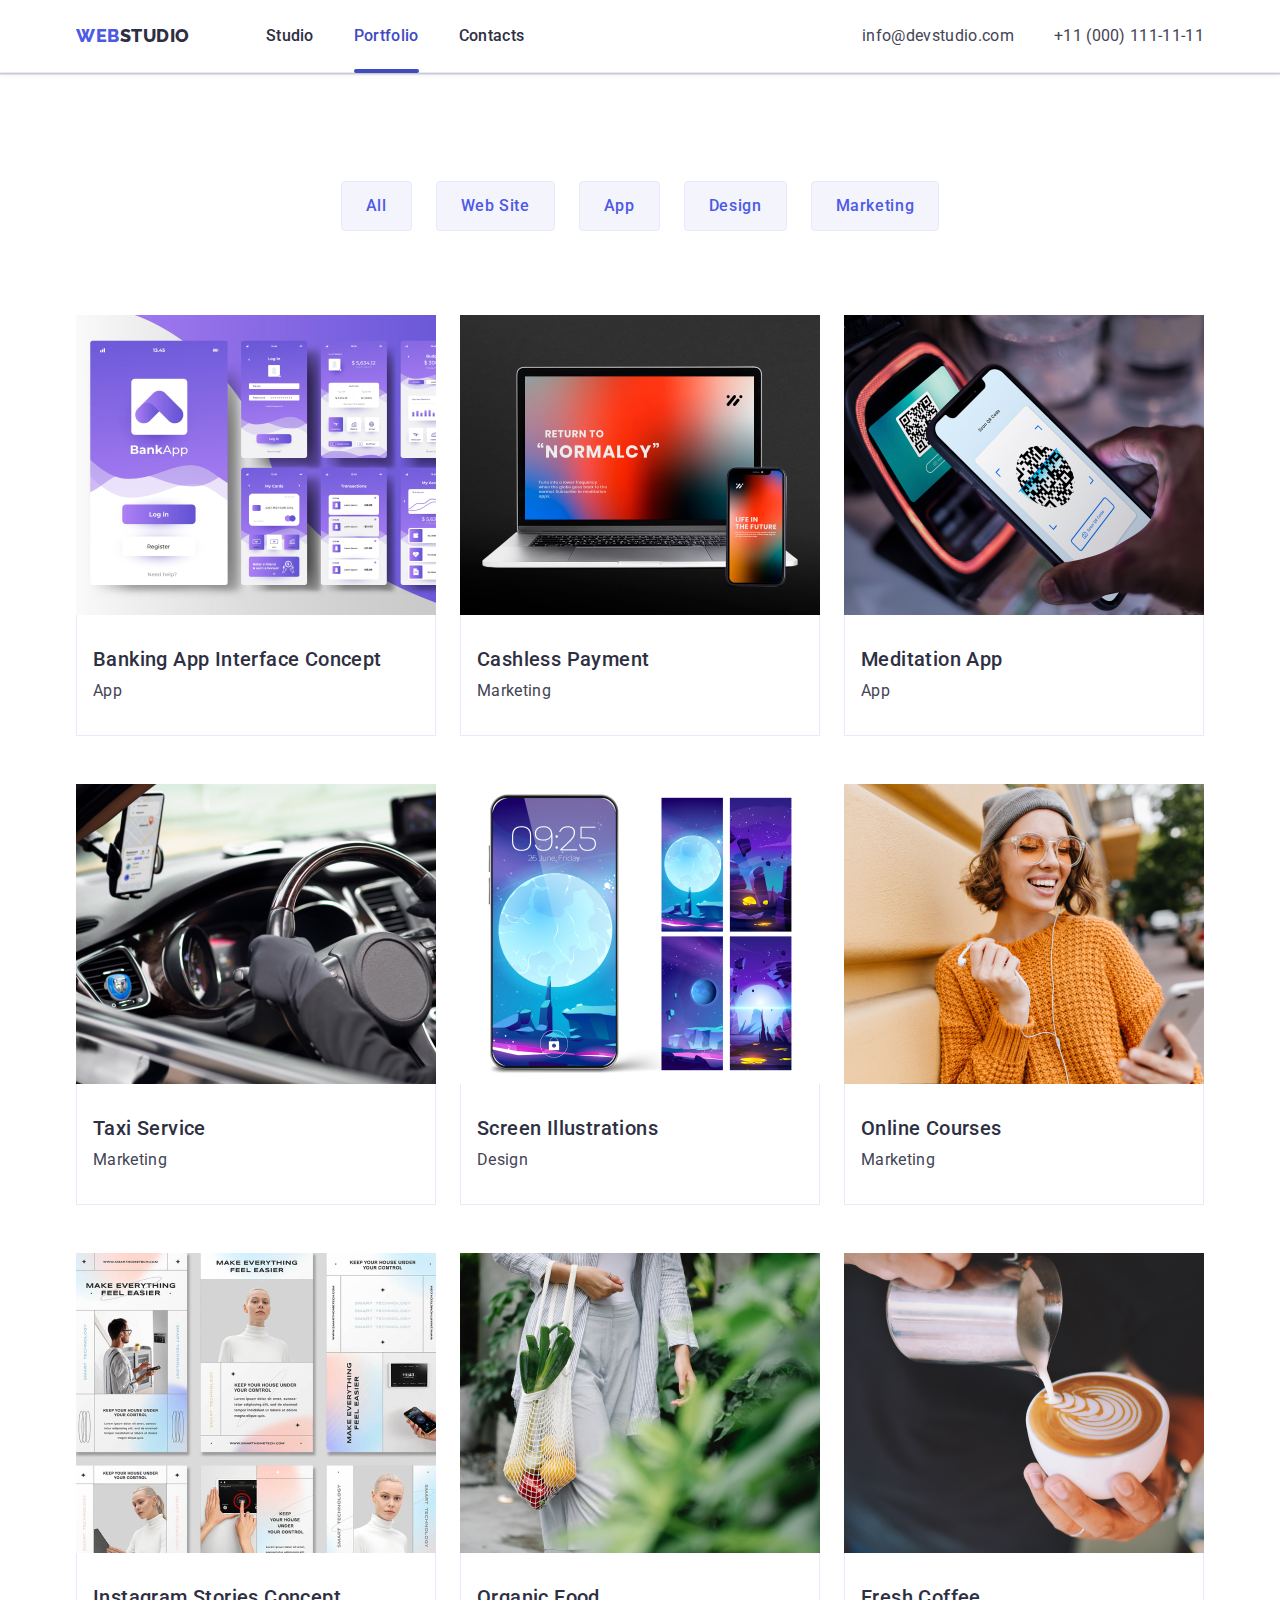
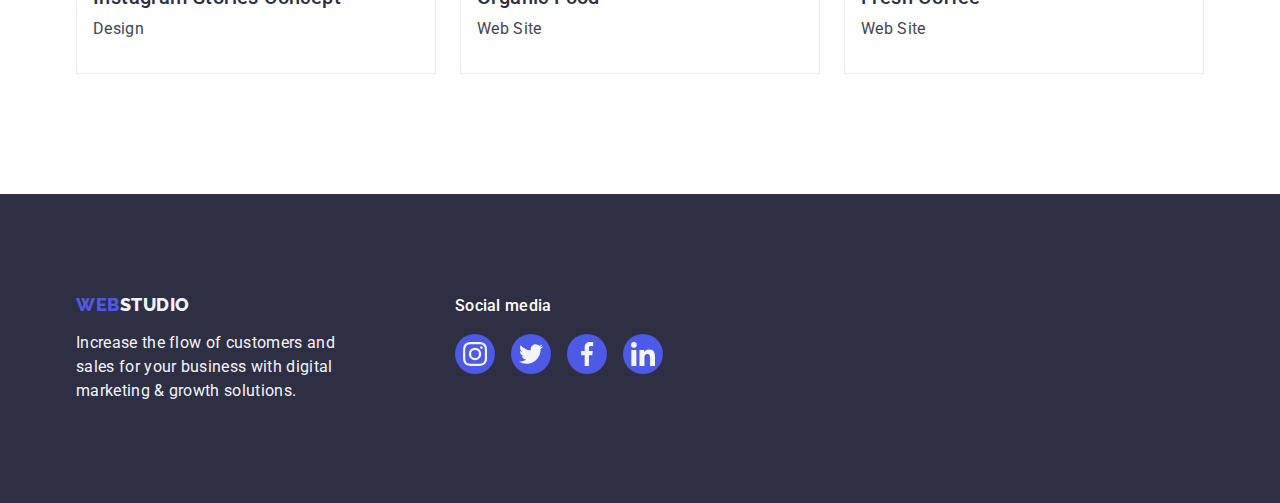
==== portfolio.html @ 86c76bb7 "begining" ====
<!DOCTYPE html>
<html lang="en">
  <head>
    <meta charset="UTF-8" />
    <meta name="viewport" content="width=device-width, initial-scale=1.0" />
    <title>Document</title>

    <link rel="preconnect" href="https://fonts.googleapis.com" />
    <link rel="preconnect" href="https://fonts.gstatic.com" crossorigin />
    <link
      href="https://fonts.googleapis.com/css2?family=Raleway:ital,wght@0,400;0,500;0,600;0,700;1,700&family=Roboto:ital,wght@0,400;0,500;0,700;1,700&display=swap"
      rel="stylesheet"
    />
    <!-- Normalize -->
    <link
      rel="stylesheet"
      href="https://cdn.jsdelivr.net/npm/modern-normalize@2.0.0/modern-normalize.min.css"
    />
    <link rel="stylesheet" href=".//css/styles.css" />
  </head>

  <body>
    <header class="header">
      <div class="container direction">
        <nav class="header-navigation">
          <a class="header-logo link" href="./portfolio.html"
            >WEB<span class="syniu">Studio</span></a
          >
          <ul class="header-menu-list list">
            <li class="header-menu-item">
              <a class="header-link link" href="./index.html">Studio</a>
            </li>
            <li class="header-menu-item">
              <a class="active-menu-link link" href="./portfolio.html"
                >Portfolio</a
              >
            </li>
            <li class="header-menu-item">
              <a class="header-link link" href="">Contacts</a>
            </li>
          </ul>
        </nav>

        <address class="address">
          <ul class="header-soc-list list">
            <li class="header-soc-item">
              <a class="header-soc-link link" href="mailto:info@devstudio.com"
                >info@devstudio.com</a
              >
            </li>
            <li class="header-soc-item">
              <a class="header-soc-link link" href="tel:+110001111111"
                >+11 (000) 111-11-11</a
              >
            </li>
          </ul>
        </address>
      </div>
    </header>

    <main>
      <section class="portfolio">
        <div class="container">
          <h1 class="visually-hidden">Portfolio</h1>

          <ul class="portfolio-list list">
            <li>
              <button type="button" class="btn-buttons">
                <span class="btn-span">All</span>
              </button>
            </li>
            <li>
              <button type="button" class="btn-buttons">
                <span class="btn-span">Web Site</span>
              </button>
            </li>
            <li>
              <button type="button" class="btn-buttons">
                <span class="btn-span">App</span>
              </button>
            </li>
            <li>
              <button type="button" class="btn-buttons">
                <span class="btn-span">Design</span>
              </button>
            </li>
            <li>
              <button type="button" class="btn-buttons">
                <span class="btn-span">Marketing</span>
              </button>
            </li>
          </ul>

          <ul class="portfolio-items list">
            <li class="sell-item">
              <a class="sell-item-link link" href="">
                <div class="sell-container-two">
                  <img src="./images/img1.jpg" alt="fst" width="360" />
                  <p class="sell-paragraph">
                    14 Stylish and User-Friendly App Design Concepts · Task
                    Manager App · Calorie Tracker App · Exotic Fruit Ecommerce
                    App · Cloud Storage App
                  </p>
                </div>

                <div class="sell-container">
                  <h2 class="sell-subtitle">Banking App Interface Concept</h2>
                  <p class="sell-item-text">App</p>
                </div>
              </a>
            </li>
            <li class="sell-item">
              <a class="sell-item-link link" href="">
                <div class="sell-container-two">
                  <img src="./images/img2.jpg" alt="scn" width="360" />
                  <p class="sell-paragraph">
                    14 Stylish and User-Friendly App Design Concepts · Task
                    Manager App · Calorie Tracker App · Exotic Fruit Ecommerce
                    App · Cloud Storage App
                  </p>
                </div>
                <div class="sell-container">
                  <h2 class="sell-subtitle">Cashless Payment</h2>
                  <p class="sell-item-text">Marketing</p>
                </div>
              </a>
            </li>
            <li class="sell-item">
              <a class="sell-item-link link" href="">
                <div class="sell-container-two">
                  <img src="./images/img3.jpg" alt="trd" width="360" />
                  <p class="sell-paragraph">
                    14 Stylish and User-Friendly App Design Concepts · Task
                    Manager App · Calorie Tracker App · Exotic Fruit Ecommerce
                    App · Cloud Storage App
                  </p>
                </div>

                <div class="sell-container">
                  <h2 class="sell-subtitle">Meditation App</h2>
                  <p class="sell-item-text">App</p>
                </div>
              </a>
            </li>
            <li class="sell-item">
              <a class="sell-item-link link" href="">
                <div class="sell-container-two">
                  <img src="./images/img4.jpg" alt="four" width="360" />
                  <p class="sell-paragraph">
                    14 Stylish and User-Friendly App Design Concepts · Task
                    Manager App · Calorie Tracker App · Exotic Fruit Ecommerce
                    App · Cloud Storage App
                  </p>
                </div>

                <div class="sell-container">
                  <h2 class="sell-subtitle">Taxi Service</h2>
                  <p class="sell-item-text">Marketing</p>
                </div>
              </a>
            </li>
            <li class="sell-item">
              <a class="sell-item-link link" href="">
                <div class="sell-container-two">
                  <img src="./images/img5.jpg" alt="five" width="360" />
                  <p class="sell-paragraph">
                    14 Stylish and User-Friendly App Design Concepts · Task
                    Manager App · Calorie Tracker App · Exotic Fruit Ecommerce
                    App · Cloud Storage App
                  </p>
                </div>

                <div class="sell-container">
                  <h2 class="sell-subtitle">Screen Illustrations</h2>
                  <p class="sell-item-text">Design</p>
                </div>
              </a>
            </li>
            <li class="sell-item">
              <a class="sell-item-link link" href="">
                <div class="sell-container-two">
                  <img src="./images/img6.jpg" alt="six" width="360" />
                  <p class="sell-paragraph">
                    14 Stylish and User-Friendly App Design Concepts · Task
                    Manager App · Calorie Tracker App · Exotic Fruit Ecommerce
                    App · Cloud Storage App
                  </p>
                </div>

                <div class="sell-container">
                  <h2 class="sell-subtitle">Online Courses</h2>
                  <p class="sell-item-text">Marketing</p>
                </div>
              </a>
            </li>
            <li class="sell-item">
              <a class="sell-item-link link" href="">
                <div class="sell-container-two">
                  <img src="./images/img7.jpg" alt="seven" width="360" />
                  <p class="sell-paragraph">
                    14 Stylish and User-Friendly App Design Concepts · Task
                    Manager App · Calorie Tracker App · Exotic Fruit Ecommerce
                    App · Cloud Storage App
                  </p>
                </div>

                <div class="sell-container">
                  <h2 class="sell-subtitle">Instagram Stories Concept</h2>
                  <p class="sell-item-text">Design</p>
                </div>
              </a>
            </li>
            <li class="sell-item">
              <a class="sell-item-link link" href="">
                <div class="sell-container-two">
                  <img src="./images/img8.jpg" alt="eight" width="360" />
                  <p class="sell-paragraph">
                    14 Stylish and User-Friendly App Design Concepts · Task
                    Manager App · Calorie Tracker App · Exotic Fruit Ecommerce
                    App · Cloud Storage App
                  </p>
                </div>

                <div class="sell-container">
                  <h2 class="sell-subtitle">Organic Food</h2>
                  <p class="sell-item-text">Web Site</p>
                </div>
              </a>
            </li>
            <li class="sell-item">
              <a class="sell-item-link link" href="">
                <div class="sell-container-two">
                  <img src="./images/img9.jpg" alt="nine" width="360" />
                  <p class="sell-paragraph">
                    14 Stylish and User-Friendly App Design Concepts · Task
                    Manager App · Calorie Tracker App · Exotic Fruit Ecommerce
                    App · Cloud Storage App
                  </p>
                </div>

                <div class="sell-container">
                  <h2 class="sell-subtitle">Fresh Coffee</h2>
                  <p class="sell-item-text">Web Site</p>
                </div>
              </a>
            </li>
          </ul>
        </div>
      </section>
    </main>

    <footer class="footer">
      <div class="container footer-container">
        <div class="footer-logo-container">
          <a class="footer-logo link" href="./portfolio.html">
            WEB<span class="syniu-dva">Studio</span></a
          >
          <p class="footer-text">
            Increase the flow of customers and <br />
            sales for your business with digital <br />
            marketing & growth solutions.
          </p>
        </div>

        <div class="footer-social-container">
          <p class="social-txt">Social media</p>
          <ul class="footer-social list">
            <li class="social-item">
              <a class="footer-social-link" href="">
                <svg class="team-icon" width="24" height="24">
                  <use href="./images/icons.svg#icon-instagram"></use>
                </svg>
              </a>
            </li>
            <li class="social-item">
              <a class="footer-social-link" href="">
                <svg class="team-icon" width="24" height="24">
                  <use href="./images/icons.svg#icon-twitter"></use>
                </svg>
              </a>
            </li>
            <li class="social-item">
              <a class="footer-social-link" href="">
                <svg class="team-icon" width="24" height="24">
                  <use href="./images/icons.svg#icon-facebook"></use>
                </svg>
              </a>
            </li>
            <li class="social-item">
              <a class="footer-social-link" href="">
                <svg class="team-icon" width="24" height="24">
                  <use href="./images/icons.svg#icon-linkedin"></use>
                </svg>
              </a>
            </li>
          </ul>
        </div>
      </div>
    </footer>
  </body>
</html>
---- css/styles.css ----
/**
  |============================
  | Variables
  |============================
*/
:root {
    /* Fonts */
    --primary-font: 'Raleway', sans-serif;
    --secondary-font: 'Roboto', sans-serif;
    /* Colors */

    /* --main-cl-60: rgba(17, 17, 17, 0.6);
    --main-cl-70: rgba(17, 17, 17, 0.7);
    --white-cl-70: rgba(255, 255, 255, 0.7); */

    --main-cl: #434455;
    --white-cl: #FFFFFF;
    --white-cl-dark: #F4F4FD;
    --border-cl: #e7e9fc;
    --blue-cl: #404BBF;
    --blue-cl-light: #4d5ae5;
    --gray-cl: #2e2f42;
}

/* ------------RESET------------- */

body {
    font-family: var(--primary-font);
    font-family: var(--secondary-font);
    color: var(--main-cl);
    background-color: var(--light-cl);
}

button {
    font-family: inherit;
    cursor: pointer;
}

img {
    display: block;
}

footer {
    display: block;
}

.link {
    text-decoration: none;
    color: currentColor;
}

.list {
    list-style-type: none;
}

.visually-hidden {
    position: absolute;
    width: 1px;
    height: 1px;
    margin: -1px;
    border: 0;
    padding: 0;

    white-space: nowrap;
    clip-path: inset(100%);
    clip: rect(0 0 0 0);
    overflow: hidden;
}

h1,
h2,
h3,
h4,
h5,
h6,
p {
    margin-top: 0;
    margin-bottom: 0;
}

ul,
ol {
    padding-left: 0;
    margin-top: 0;
    margin-bottom: 0;
}

/* ------------RESET END------------- */

/* ==============
COMPONENT STYLES
   ============== */

.container {
    width: 1158px;
    padding: 0 15px;
    margin: 0 auto;
}

.direction {
    display: flex;
    justify-content: space-between;
}

/* ------------HEADER------------- */

.header {
    border-bottom: 1px solid var(--border-cl);
    box-shadow: 0px 2px 1px rgba(46, 47, 66, 0.08),
        0px 1px 1px rgba(46, 47, 66, 0.16),
        0px 1px 6px rgba(46, 47, 66, 0.08);
}

.header-navigation {
    display: flex;
    align-items: center;
}

.header-logo {
    font-family: "Raleway", sans-serif;
    color: var(--blue-cl-light);
    font-size: 18px;
    font-weight: 800;
    line-height: 1.17;
    text-transform: uppercase;
    letter-spacing: 0.03em;
    margin-right: 76px;
}

.header-menu-list {
    display: flex;
    gap: 40px;
}

.header-soc-list {
    display: flex;
    gap: 40px;
}

.header-menu-item {
    display: flex;
}

.syniu {
    color: var(--gray-cl);
}

.header-link {
    color: var(--gray-cl);
    font-size: 16px;
    font-weight: 500;
    line-height: 150%;
    /* 24/16 */
    letter-spacing: 0.02em;
}

.header-soc-link {
    color: var(--main-cl);
    font-size: 16px;
    font-weight: 400;
    line-height: 150%;
    /* 24/16 */
    letter-spacing: 0.02em;
    color: 250ms cubic-bezier(0.4, 0, 0.2, 1);
}

.header-link:first-child {
    color: var(--gray-cl);
    font-size: 16px;
    font-weight: 500;
    line-height: 150%;
    /* 24/16 */
    letter-spacing: 0.02em;
    padding: 24px 0;
    transition: color 250ms cubic-bezier(0.4, 0, 0.2, 1);
}

.header-soc-link:first-child {
    display: block;
    color: var(--main-cl);
    font-size: 16px;
    font-weight: 400;
    line-height: 150%;
    /* 24/16 */
    letter-spacing: 0.02em;
    padding: 24px 0;
    transition: color 250ms cubic-bezier(0.4, 0, 0.2, 1);
}

.header-soc-link:first-child:hover {
    color: var(--blue-cl);
}

.header-soc-link:first-child:focus {
    color: var(--blue-cl);
}

.header-link:first-child:hover {
    color: var(--blue-cl);
}

.header-link:first-child:focus {
    color: var(--blue-cl);
}

.address {
    font-style: normal;
}

/* ------------HERO------------- */
.hero {
    background-image: linear-gradient(rgba(46, 47, 66, 0.7), rgba(46, 47, 66, 0.7)), url("../images/people-office.jpg");
    background-repeat: no-repeat;
    margin: 0 auto;
    max-width: 1440px;
    background-position: center;
    background-size: cover;
    height: 600px;
    flex-shrink: 0;
    padding: 188px 0;
}

.hero-title {
    color: var(--white-cl);
    font-size: 56px;
    font-weight: 700;
    line-height: 107.142857%;
    /* 60/56 */
    letter-spacing: 0.02em;
    text-transform: capitalize;
    text-align: center;
    max-width: 496px;
    margin-bottom: 48px;
    margin-left: auto;
    margin-right: auto;
}

.hero-btn {
    display: block;
    font-family: "Roboto", sans-serif;
    font-weight: 500;
    font-size: 16px;
    line-height: 1.5;
    letter-spacing: 0.04em;
    color: var(--white-cl);
    background-color: var(--blue-cl-light);
    cursor: pointer;
    min-width: 169px;
    height: 56px;
    border: none;
    border-radius: 4px;
    margin-left: auto;
    margin-right: auto;
    margin: 0 auto;
    transition: background-color 250ms cubic-bezier(0.4, 0, 0.2, 1);
}

.hero-btn:hover {
    background-color: var(--blue-cl);
}

.hero-btn:focus {
    background-color: var(--blue-cl);
}

.btn-txt {
    color: var(--white-cl);
    font-size: 16px;
    font-weight: 500;
    line-height: 150%;
    letter-spacing: 0.04em;
}

/* ------------PROJECT------------- */

.project {
    padding-bottom: 120px;
    padding: 120px 0;
}

.project-list {
    display: flex;
    gap: 24px;
}

.project-item {
    width: calc((100% - 72px) / 4);
}

.project-subtitle {
    color: var(--gray-cl);
    font-size: 20px;
    font-weight: 500;
    line-height: 120%;
    letter-spacing: 0.02em;
    text-transform: capitalize;
    margin-bottom: 8px;
}

.project-item-text {
    color: var(--main-cl);
    font-size: 16px;
    font-weight: 400;
    line-height: 150%;
    letter-spacing: 0.02em;
}

/* ============
===ICONS PROJECT
=============== */

.project-logo {
    display: flex;
    flex-shrink: 0;
}

.project-icon-bar {
    display: flex;
    align-items: center;
    justify-content: center;
    padding: 24px 0;
    width: 264px;
    flex-shrink: 0;
    border-radius: 4px;
    background: var(--cloud, #F4F4FD);
    margin-bottom: 8px;
}

/* ------------DEVICES------------- */

.devices {
    padding-bottom: 120px;
}

.dev-title {
    color: var(--gray-cl);
    font-size: 36px;
    font-weight: 700;
    line-height: 111.111111%;
    /* 40/36 */
    letter-spacing: 0.02em;
    text-transform: capitalize;
    text-align: center;
    margin-bottom: 72px;
}

.dev-list {
    display: flex;
    gap: 24px;
}

.dev-photo {
    width: calc((100% - 48px) / 3);
}

/* ------------TEAM------------- */


.team {
    background-color: var(--white-cl-dark);
    padding: 120px 0;
}

.team-title {
    color: var(--gray-cl);
    font-size: 36px;
    font-weight: 700;
    line-height: 111.111111%;
    letter-spacing: 0.02em;
    text-transform: capitalize;
    text-align: center;
    margin-bottom: 72px;
}

.team-list {
    display: flex;
    gap: 24px;
}

.team-item {
    background-color: var(--white-cl);
    width: calc((100% - 72px) / 4);
    border-radius: 0px 0px 4px 4px;
    box-shadow: 0px 2px 1px 0px rgba(46, 47, 66, 0.08),
        0px 1px 1px 0px rgba(46, 47, 66, 0.16),
        0px 1px 6px 0px rgba(46, 47, 66, 0.08);
}

.team-subtitle {
    color: var(--gray-cl);
    font-size: 20px;
    font-weight: 500;
    line-height: 120%;
    letter-spacing: 0.02em;
    text-transform: capitalize;
    text-align: center;
    margin-bottom: 8px;
}

.team-item-text {
    color: var(--main-cl);
    font-size: 16px;
    font-weight: 400;
    line-height: 150%;
    letter-spacing: 0.02em;
    text-align: center;
    margin-bottom: 8px;
}

.name-job {
    padding: 32px 0;
}

/* ================
===ICONS
=================== */

.social-list {
    display: flex;
    justify-content: center;
    align-items: center;
    gap: 24px;
}

.social-item {
    width: 40px;
    height: 40px;
    flex-shrink: 0;
}

.social-item:first-child {
    transition: background-color 250ms cubic-bezier(0.4, 0, 0.2, 1);
}

.team-icon {
    fill: #f4f4fd;
    flex-shrink: 0;
}

.social-link {
    display: flex;
    align-items: center;
    justify-content: center;
    width: 100%;
    height: 100%;
    background-color: var(--iris, #4D5AE5);
    border-radius: 50%;
    transition: background-color 250ms cubic-bezier(0.4, 0, 0.2, 1);
}

.social-link:hover {
    background-color: #404bbf;
}

.social-link:focus {
    background-color: #404bbf;
}

/* ------------CUSTOMERS------------- */
.customers {
    padding: 120px 0;
}

.customer-title {
    color: var(--gray-cl);
    font-size: 36px;
    font-weight: 700;
    line-height: 111.111111%;
    /* 40/36 */
    letter-spacing: 0.02em;
    text-transform: capitalize;
    text-align: center;
    margin-bottom: 72px;
}

.customer-list {
    display: flex;
    gap: 24px;
}

.customer-item {
    width: calc((100% - 120px) / 6);
    height: 88px;
    flex-shrink: 0;
}

.cutomer-icon {
    fill: currentColor;
}

.customer-link {
    display: flex;
    align-items: center;
    justify-content: center;
    color: #8e8f99;
    width: 100%;
    height: 100%;
    border: 1px solid #8e8f99;
    border-radius: 4px;
}

.customer-link:hover {
    border-color: #404bbf;
    color: #404bbf;
}

.customer-link:focus {
    border-color: #404bbf;
    color: #404bbf;
}

.customer-link:first-child {
    transition: border-color 250ms cubic-bezier(0.4, 0, 0.2, 1),
        color 250ms cubic-bezier(0.4, 0, 0.2, 1);
}

/* ------------FOOTER------------- */
.footer {
    background-color: var(--gray-cl);
    font-family: 'Raleway', sans-serif;
    padding: 100px 0;
}

.footer-text {
    font-family: 'Roboto', sans-serif;
    color: var(--white-cl-dark);
    font-size: 16px;
    font-weight: 400;
    line-height: 1.5;
    letter-spacing: 0.02em;
}

.footer-logo {
    display: inline-block;
    font-family: "Raleway", sans-serif;
    color: var(--blue-cl-light);
    font-size: 18px;
    font-weight: 800;
    line-height: 1.17;
    letter-spacing: 0.03em;
    text-transform: uppercase;
    margin-bottom: 16px;
}

.syniu-dva {
    display: inline-block;
    color: var(--white-cl-dark);
}

.footer-container {
    display: flex;
    align-items: baseline;
}

.footer-logo-container {
    margin-right: 120px;

}

.footer-social {
    display: flex;
    justify-content: center;
    align-items: center;
    gap: 16px;
}

.footer-social-link {
    display: flex;
    align-items: center;
    justify-content: center;
    width: 100%;
    height: 100%;
    background-color: var(--iris, #4D5AE5);
    border-radius: 50%;
    transition: background-color 250ms cubic-bezier(0.4, 0, 0.2, 1);
}

.footer-social-link:hover {
    background-color: #31d0aa;
}

.footer-social-link:focus {
    background-color: #31d0aa;
}

.social-txt {
    font-family: Roboto;
    font-weight: 500;
    font-size: 16px;
    line-height: 1.5;
    letter-spacing: 0.02em;
    color: var(--white-cl);
    margin-bottom: 16px;
}



/* ------------MODAL------------- */

.modal-container {
    position: fixed;
    top: 0;
    left: 0;
    width: 100%;
    height: 100%;
    background-color: rgba(46, 47, 66, 0.4);
    transition: opacity 250ms cubic-bezier(0.4, 0, 0.2, 1), visibility 250ms cubic-bezier(0.4, 0, 0.2, 1);
}

.is-hidden {
    opacity: 0;
    visibility: hidden;
    pointer-events: none;
}

.modal-window {
    position: absolute;
    top: 50%;
    left: 50%;
    transform: translate(-50%, -50%) scale(1);
    width: 408px;
    min-height: 584px;
    background: #fcfcfc;
    box-shadow: 0px 1px 1px rgba(0, 0, 0, 0.14),
        0px 1px 3px rgba(0, 0, 0, 0.12),
        0px 2px 1px rgba(0, 0, 0, 0.2);
    border-radius: 4px;
    transition: transform 250ms cubic-bezier(0.4, 0, 0.2, 1);
}

.modal-button {
    display: flex;
    position: absolute;
    align-items: center;
    justify-content: center;
    top: 24px;
    right: 24px;
    width: 24px;
    height: 24px;
    border-radius: 50%;
    background-color: #e7e9fc;
    border: 1px solid rgba(0, 0, 0, 0.1);
    padding: 0;
    cursor: pointer;
    transition: background-color 250ms cubic-bezier(0.4, 0, 0.2, 1), border 250ms cubic-bezier(0.4, 0, 0.2, 1);
}

.modal-button:hover {
    background-color: #404bbf;
    border: none;
    fill: #ffffff;
}

.modal-button:focus {
    background-color: #404bbf;
    border: none;
    fill: #ffffff;
}

.modal-svg {
    transition: fill 250ms cubic-bezier(0.4, 0, 0.2, 1);
}

/* ------------Portfolio------------- */
.active-menu-link {
    position: relative;
    color: #404bbf;
    font-size: 16px;
    font-weight: 500;
    line-height: 150%;
    /* 24/16 */
    letter-spacing: 0.02em;
}

.active-menu-link:first-child {
    color: #404bbf;
    font-size: 16px;
    font-weight: 500;
    line-height: 150%;
    /* 24/16 */
    letter-spacing: 0.02em;
    padding: 24px 0;
    transition: color 250ms cubic-bezier(0.4, 0, 0.2, 1);
}

.active-menu-link:first-child:hover {
    color: var(--gray-cl);
}

.active-menu-link:first-child:focus {
    color: var(--gray-cl);
}

.active-menu-link::after {
    width: 100%;
    content: '';
    position: absolute;
    left: 0;
    bottom: -1px;
    height: 4px;
    background-color: #404bbf;
    border-radius: 2px;
}

.portfolio {
    padding-top: 96px;
    padding-bottom: 120px;
}

.portfolio-list {
    display: flex;
    justify-content: center;
    gap: 24px;
    margin-bottom: 72px;
    padding: 12px 24px;
    /* border: 1px solid var(--border-cl); */
}

.portfolio-items {
    display: flex;
    flex-wrap: wrap;
    column-gap: 24px;
    row-gap: 48px;
}

.sell-item {
    width: calc((100% - 48px) / 3);
}

.btn-buttons {
    font-family: "Roboto", sans-serif;
    cursor: pointer;
    font-weight: 500;
    font-size: 16px;
    line-height: 1.5;
    letter-spacing: 0.04em;
    color: var(--blue-cl-light);
    background-color: var(--white-cl-dark);
    border-radius: 4px;
    padding: 12px 24px;
    border: 1px solid var(--border-cl);
}

.btn-buttons:first-child {
    transition: color 250ms cubic-bezier(0.4, 0, 0.2, 1),
        background-color 250ms cubic-bezier(0.4, 0, 0.2, 1),
        border-color 250ms cubic-bezier(0.4, 0, 0.2, 1),
        box-shadow 250ms cubic-bezier(0.4, 0, 0.2, 1);
}

.btn-buttons:hover {
    color: var(--white-cl);
    background-color: var(--blue-cl);
    border: 1px solid transparent;
    box-shadow: 0px 3px 1px rgba(0, 0, 0, 0.1),
        0px 2px 1px rgba(0, 0, 0, 0.08),
        0px 2px 2px rgba(0, 0, 0, 0.12);
}

.btn-buttons:focus {
    color: var(--white-cl);
    background-color: var(--blue-cl);
    border: 1px solid transparent;
    box-shadow: 0px 3px 1px rgba(0, 0, 0, 0.1),
        0px 2px 1px rgba(0, 0, 0, 0.08),
        0px 2px 2px rgba(0, 0, 0, 0.12);
}

.sell-item-link {
    display: block;
}

.sell-item-link:first-child {
    transition: box-shadow 250ms cubic-bezier(0.4, 0, 0.2, 1);
}

.sell-item-link:hover {
    box-shadow: 0px 1px 6px rgba(46, 47, 66, 0.08),
        0px 1px 1px rgba(46, 47, 66, 0.16),
        0px 2px 1px rgba(46, 47, 66, 0.08);
    transform: translateY(0%);
}

.sell-item-link:focus {
    box-shadow: 0px 1px 6px rgba(46, 47, 66, 0.08),
        0px 1px 1px rgba(46, 47, 66, 0.16),
        0px 2px 1px rgba(46, 47, 66, 0.08);
    transform: translateY(0%);
}

.sell-subtitle {
    font-weight: 500;
    font-size: 20px;
    line-height: 1.2;
    letter-spacing: 0.02em;
    color: var(--gray-cl);
    margin-bottom: 8px;
}

.sell-item-text {
    font-size: 16px;
    line-height: 1.5;
    letter-spacing: 0.02em;
    color: var(--main-cl);
}

.sell-container {
    padding: 32px 16px;
    border: 1px solid var(--border-cl);
    border-top: none;
}

.sell-paragraph {
    position: absolute;
    top: 0;
    font-size: 16px;
    line-height: 1.5;
    letter-spacing: 0.02em;
    color: #f4f4fd;
    padding: 40px 32px;
    background-color: #4d5ae5;
    height: 100%;
    width: 100%;
    transform: translateY(100%);
    transition: transform 250ms cubic-bezier(0.4, 0, 0.2, 1);
}

.sell-item-link:hover .sell-paragraph {
    transform: translateY(0%);
}

.sell-item-link:focus .sell-paragraph {
    transform: translateY(0%);
}

.sell-container-two {
    position: relative;
    overflow: hidden;
}
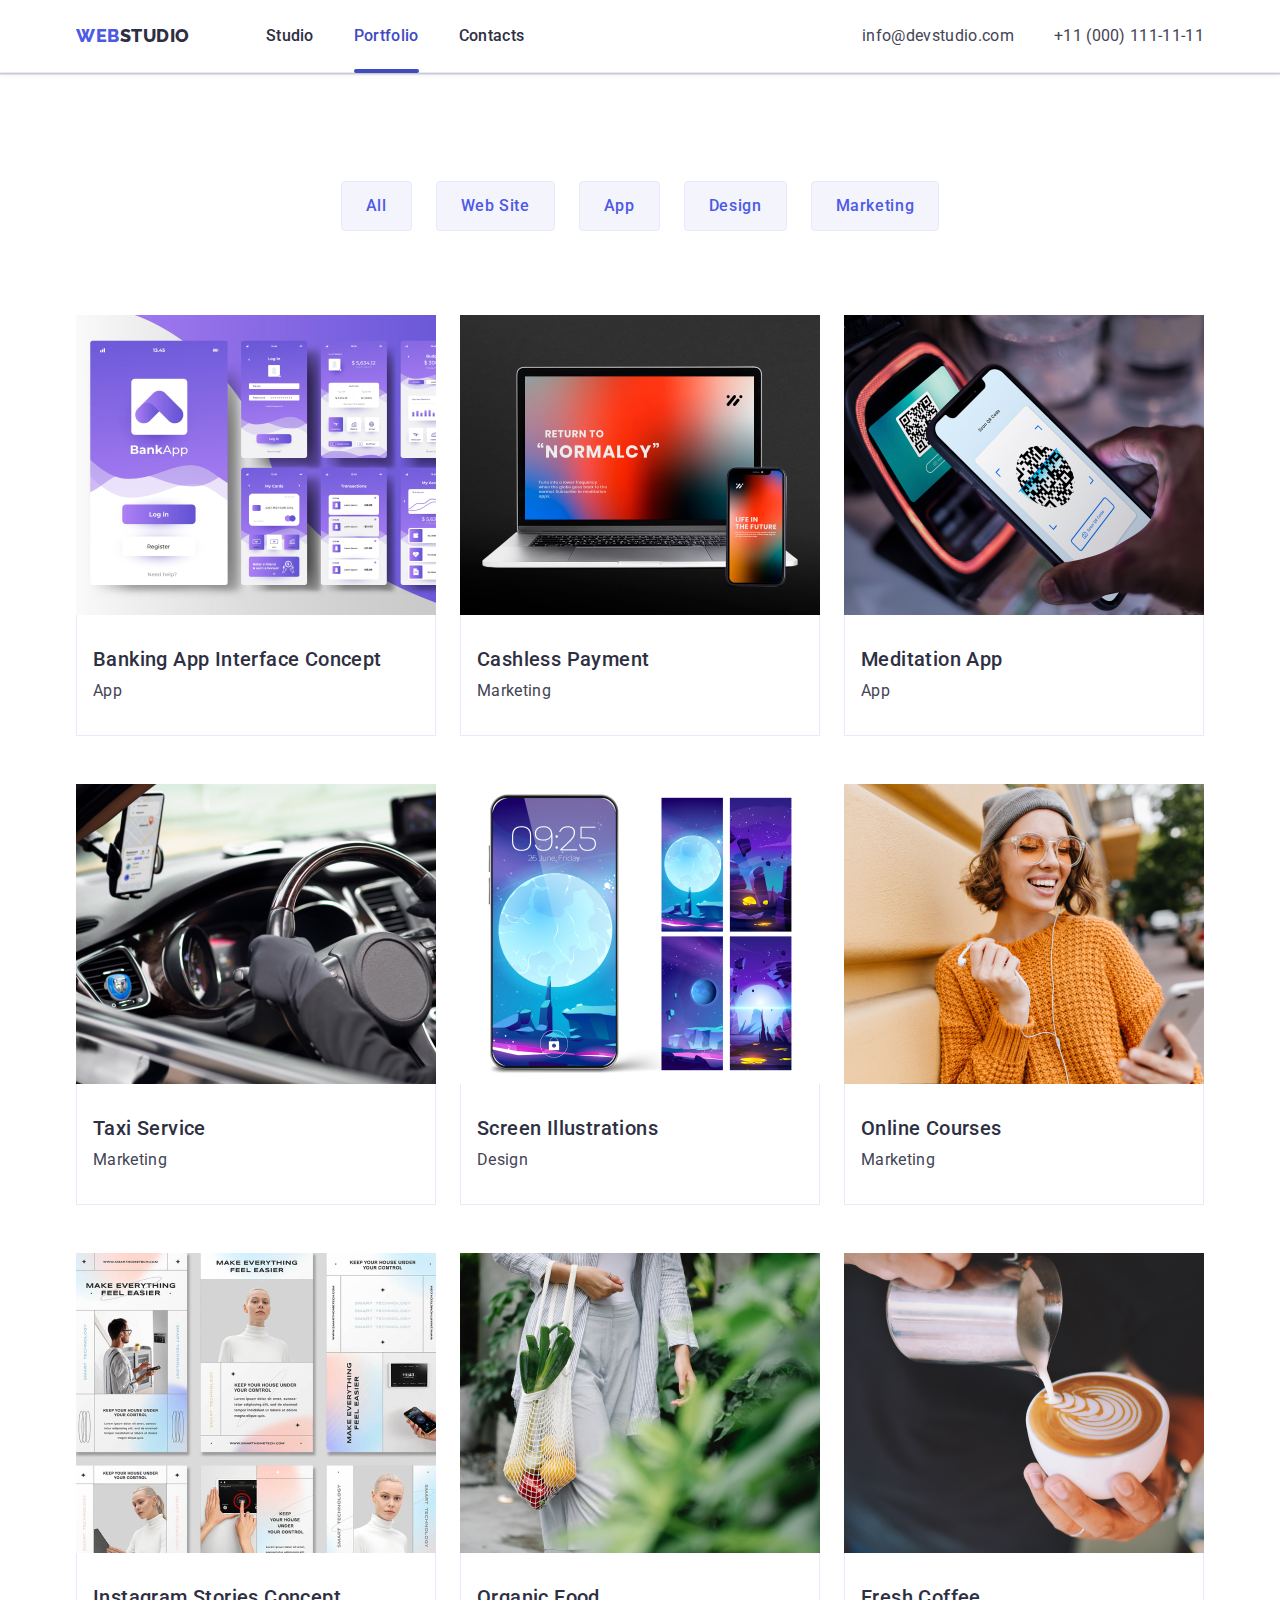
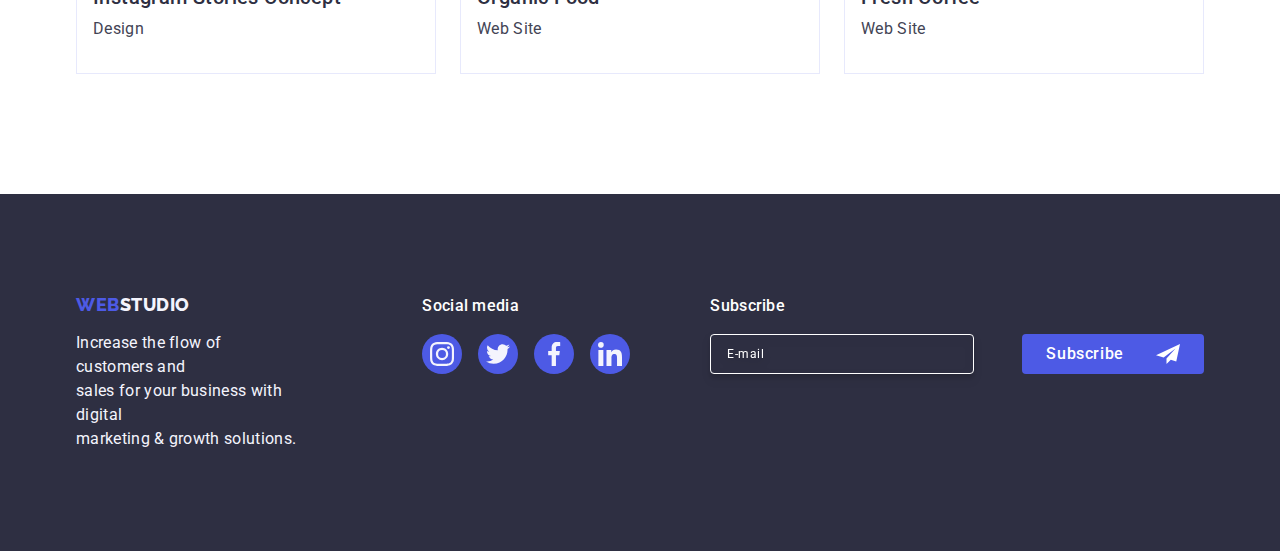
==== commit 3ff1348e: "footer" ====
--- a/portfolio.html
+++ b/portfolio.html
@@ -295,6 +295,26 @@
             </li>
           </ul>
         </div>
+
+        <div class="footer-form-container">
+          <p class="social-txt">Subscribe</p>
+          <form class="footer-form">
+            <label class="footer-label" aria-label="footer-email-input">
+              <input
+                class="footer-input"
+                type="email"
+                name="footer-email"
+                placeholder="E-mail"
+              />
+            </label>
+            <button class="footer-input-btn" type="submit">
+              Subscribe
+              <svg class="footer-input-icon" width="24" height="24">
+                <use href="./images/icons.svg#icon-message"></use>
+              </svg>
+            </button>
+          </form>
+        </div>
       </div>
     </footer>
   </body>
--- a/css/styles.css
+++ b/css/styles.css
@@ -32,8 +32,20 @@
 }
 
 button {
-    font-family: inherit;
+    /* font-family: inherit; */
     cursor: pointer;
+}
+
+.btn {
+    color: var(--white-cl);
+    background-color: var(--blue-cl-light);
+    transition: color 300ms linear, background-color 300ms linear;
+}
+
+.btn:hover,
+.btn:focus {
+    color: var(--blue-cl-light);
+    background-color: var(--white-cl);
 }
 
 img {
@@ -557,6 +569,10 @@
 
 }
 
+.footer-social-container {
+    margin-right: 80px;
+}
+
 .footer-social {
     display: flex;
     justify-content: center;
@@ -593,7 +609,91 @@
     margin-bottom: 16px;
 }
 
-
+.footer-form-container {
+    display: block;
+    justify-content: space-between;
+    align-items: center;
+}
+
+.footer-form {
+    display: flex;
+    gap: 24px;
+}
+
+.footer-label {
+    margin-right: 24px;
+}
+
+.footer-input {
+    color: var(--white, #FFF);
+    width: 264px;
+    height: 40px;
+    flex-shrink: 0;
+    border-radius: 4px;
+    border: 1px solid var(--white, #FFF);
+    box-shadow: 0px 4px 4px 0px rgba(0, 0, 0, 0.15);
+    background: transparent;
+    font-size: 12px;
+    line-height: 1.5;
+    letter-spacing: 0.04em;
+    padding-left: 16px;
+    padding-right: 16px;
+    filter: drop-shadow(0px 4px 4px rgba(0, 0, 0, 0.15));
+}
+
+.footer-input::placeholder {
+    color: var(--white, #FFF);
+    font-family: Roboto;
+    font-size: 12px;
+    font-style: normal;
+    font-weight: 400;
+    line-height: 24px;
+    /* 200% */
+    letter-spacing: 0.48px;
+}
+
+.footer-input-btn {
+    display: flex;
+    min-width: 165px;
+    height: 40px;
+    padding: 8px 24px;
+    justify-content: center;
+    align-items: center;
+    gap: 16px;
+    border: none;
+    border-radius: 4px;
+    background: var(--iris, #4D5AE5);
+    color: var(--white-cl);
+    text-align: center;
+    font-family: "Roboto", sans-serif;
+    font-size: 16px;
+    font-weight: 500;
+    line-height: 1.5;
+    letter-spacing: 0.04em;
+    transition: background-color 250ms cubic-bezier(0.4, 0, 0.2, 1);
+}
+
+.footer-input-btn:hover,
+.footer-input-btn:focus {
+    background-color: var(--blue-cl);
+}
+
+.footer-button-area {
+    position: relative;
+}
+
+.footer-input-icon {
+    fill: var(--white-cl);
+    margin-left: 16px;
+}
+
+.btn-txt {
+    color: var(--white-cl);
+    font-size: 16px;
+    font-weight: 500;
+    line-height: 150%;
+    letter-spacing: 0.04em;
+}
 
 /* ------------MODAL------------- */
 
@@ -626,6 +726,7 @@
         0px 2px 1px rgba(0, 0, 0, 0.2);
     border-radius: 4px;
     transition: transform 250ms cubic-bezier(0.4, 0, 0.2, 1);
+    padding: 72px 24px 24px 24px;
 }
 
 .modal-button {
@@ -661,6 +762,163 @@
     transition: fill 250ms cubic-bezier(0.4, 0, 0.2, 1);
 }
 
+.modal-title {
+    color: var(--navyblue, #2E2F42);
+    text-align: center;
+    /* Body Medium */
+    font-family: Roboto;
+    font-size: 16px;
+    font-style: normal;
+    font-weight: 500;
+    line-height: 1.5;
+    /* 150% */
+    letter-spacing: 0.02em;
+    margin-bottom: 16px;
+}
+
+.modal-div {
+    margin-bottom: 24px;
+}
+
+.modal-form {}
+
+.modal-txtarea {
+    width: 360px;
+    height: 120px;
+    flex-shrink: 0;
+    border-radius: 4px;
+    border: 1px solid var(--navyblue-modal, rgba(46, 47, 66, 0.40));
+    background-color: transparent;
+    margin-bottom: 8px;
+    padding: 8px 16px;
+    outline: transparent;
+    transition: border-color 200ms ease;
+    resize: none;
+}
+
+.modal-txtarea::placeholder {
+    color: var(--navyblue-modal, rgba(46, 47, 66, 0.40));
+
+    /* Small Text */
+    font-family: Roboto;
+    font-size: 12px;
+    font-style: normal;
+    font-weight: 400;
+    line-height: 1.6px;
+    /* 116.667% */
+    letter-spacing: 0.48px;
+}
+
+.modal-txtarea:focus {
+    border-color: #4D5AE5;
+}
+
+.modal-input {
+    width: 360px;
+    height: 40px;
+    flex-shrink: 0;
+    border-radius: 4px;
+    border: 1px solid var(--navyblue-modal, rgba(46, 47, 66, 0.40));
+    background-color: transparent;
+    margin-bottom: 8px;
+    padding-left: 38px;
+    padding-right: 16px;
+    outline: transparent;
+    transition: border-color 200ms ease;
+}
+
+.modal-input:focus {
+    border-color: #4D5AE5;
+}
+
+.modal-input:focus+.modal-input-icon {
+    fill: #4D5AE5;
+}
+
+.form-btn {}
+
+.modal-label {
+    display: inline-block;
+    color: var(--lightslate, #8E8F99);
+    /* Small Text */
+    font-family: Roboto;
+    font-size: 12px;
+    font-style: normal;
+    font-weight: 400;
+    line-height: 14px;
+    /* 116.667% */
+    letter-spacing: 0.48px;
+    margin-bottom: 4px;
+}
+
+.modal-span {}
+
+.modal-input-icon {
+    fill: #2E2F42;
+    position: absolute;
+    left: 16px;
+    top: 50%;
+    transform: translateY(-70%);
+    transition: fill 200ms ease;
+}
+
+.modal-input-wrap {
+    position: relative;
+}
+
+.modal-check-txt {
+    display: flex;
+    align-items: center;
+    color: var(--lightslate, #8E8F99);
+    /* Small Text */
+    font-family: Roboto;
+    font-size: 12px;
+    font-style: normal;
+    font-weight: 400;
+    line-height: 14px;
+    /* 116.667% */
+    letter-spacing: 0.48px;
+}
+
+.modal-check-txt span {
+    width: 16px;
+    height: 16px;
+    margin-right: 8px;
+    border-radius: 1px;
+    border: 1px solid rgba(46, 47, 66, 0.40);
+    display: flex;
+    align-items: center;
+    justify-content: center;
+    fill: transparent;
+
+}
+
+.modal-check:checked+.modal-check-txt span {
+    background-color: #404BBF;
+    border: none;
+    fill: white;
+    transition-duration: 300ms;
+}
+
+.modal-check:focus+.modal-check-txt span {
+    border-color: #404BBF;
+}
+
+.modal-check-link {
+    color: var(--iris, #4D5AE5);
+
+    /* Link Text */
+    font-family: Roboto;
+    font-size: 12px;
+    font-style: normal;
+    font-weight: 400;
+    line-height: 16px;
+    letter-spacing: 0.48px;
+    text-decoration-line: underline;
+}
+
+
+
 /* ------------Portfolio------------- */
 .active-menu-link {
     position: relative;
